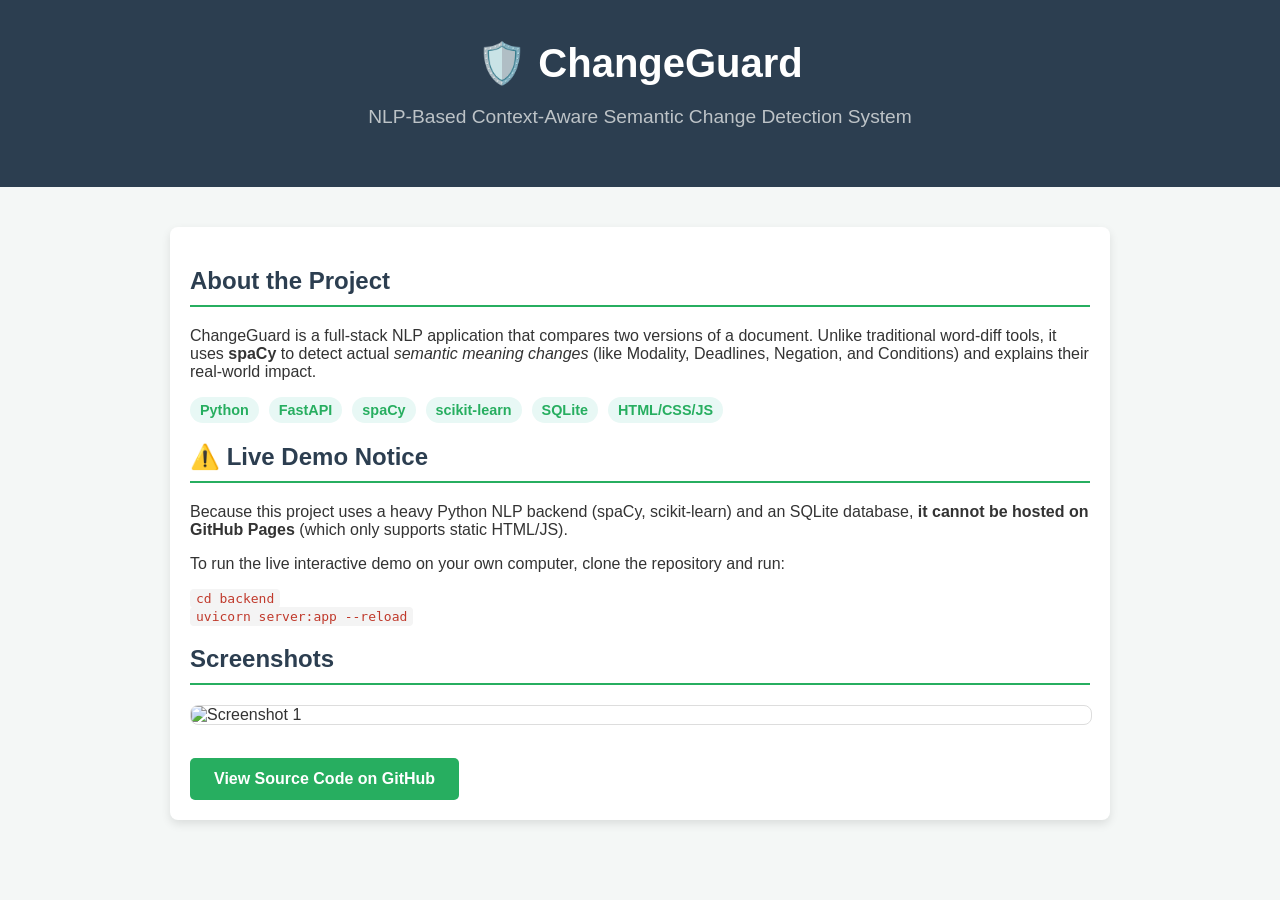
==== docs/index.html @ 42b74531 "Add GitHub Pages portfolio site" ====
<!DOCTYPE html>
<html lang="en">
<head>
    <meta charset="UTF-8">
    <meta name="viewport" content="width=device-width, initial-scale=1.0">
    <title>ChangeGuard | NLP Semantic Change Detection</title>
    <style>
        body { font-family: 'Segoe UI', sans-serif; background-color: #f4f7f6; color: #333; margin: 0; padding: 0; }
        header { background-color: #2c3e50; color: white; padding: 40px 20px; text-align: center; }
        header h1 { margin: 0; font-size: 2.5em; }
        header p { color: #bdc3c7; font-size: 1.2em; }
        .container { max-width: 900px; margin: 40px auto; padding: 20px; background: white; border-radius: 8px; box-shadow: 0 4px 10px rgba(0,0,0,0.1); }
        h2 { color: #2c3e50; border-bottom: 2px solid #27ae60; padding-bottom: 10px; }
        .btn { display: inline-block; padding: 12px 24px; background-color: #27ae60; color: white; text-decoration: none; border-radius: 5px; font-weight: bold; margin-top: 15px; }
        .btn:hover { background-color: #2ecc71; }
        .screenshots { display: flex; flex-direction: column; gap: 20px; margin-top: 20px; }
        .screenshots img { width: 100%; border: 1px solid #ddd; border-radius: 8px; }
        .tech-stack { display: flex; gap: 10px; flex-wrap: wrap; margin-top: 10px; }
        .tech-stack span { background: #e8f8f5; color: #27ae60; padding: 5px 10px; border-radius: 20px; font-size: 0.9em; font-weight: bold; }
        code { background: #f4f4f4; padding: 2px 6px; border-radius: 4px; color: #c0392b; }
    </style>
</head>
<body>

    <header>
        <h1>🛡️ ChangeGuard</h1>
        <p>NLP-Based Context-Aware Semantic Change Detection System</p>
    </header>

    <div class="container">
        <h2>About the Project</h2>
        <p>ChangeGuard is a full-stack NLP application that compares two versions of a document. Unlike traditional word-diff tools, it uses <strong>spaCy</strong> to detect actual <em>semantic meaning changes</em> (like Modality, Deadlines, Negation, and Conditions) and explains their real-world impact.</p>
        
        <div class="tech-stack">
            <span>Python</span>
            <span>FastAPI</span>
            <span>spaCy</span>
            <span>scikit-learn</span>
            <span>SQLite</span>
            <span>HTML/CSS/JS</span>
        </div>

        <h2>⚠️ Live Demo Notice</h2>
        <p>Because this project uses a heavy Python NLP backend (spaCy, scikit-learn) and an SQLite database, <strong>it cannot be hosted on GitHub Pages</strong> (which only supports static HTML/JS).</p>
        <p>To run the live interactive demo on your own computer, clone the repository and run:</p>
        <p><code>cd backend</code><br><code>uvicorn server:app --reload</code></p>

        <h2>Screenshots</h2>
        <div class="screenshots">
            <img src="https://via.placeholder.com/800x400.png?text=Add+Your+Screenshot+Here" alt="Screenshot 1">
            <!-- You will replace the image link above with your actual screenshot -->
        </div>

        <br>
        <a href="https://github.com/Afshan-Tayyab/ChangeGuard" class="btn" target="_blank">View Source Code on GitHub</a>
    </div>

</body>
</html>
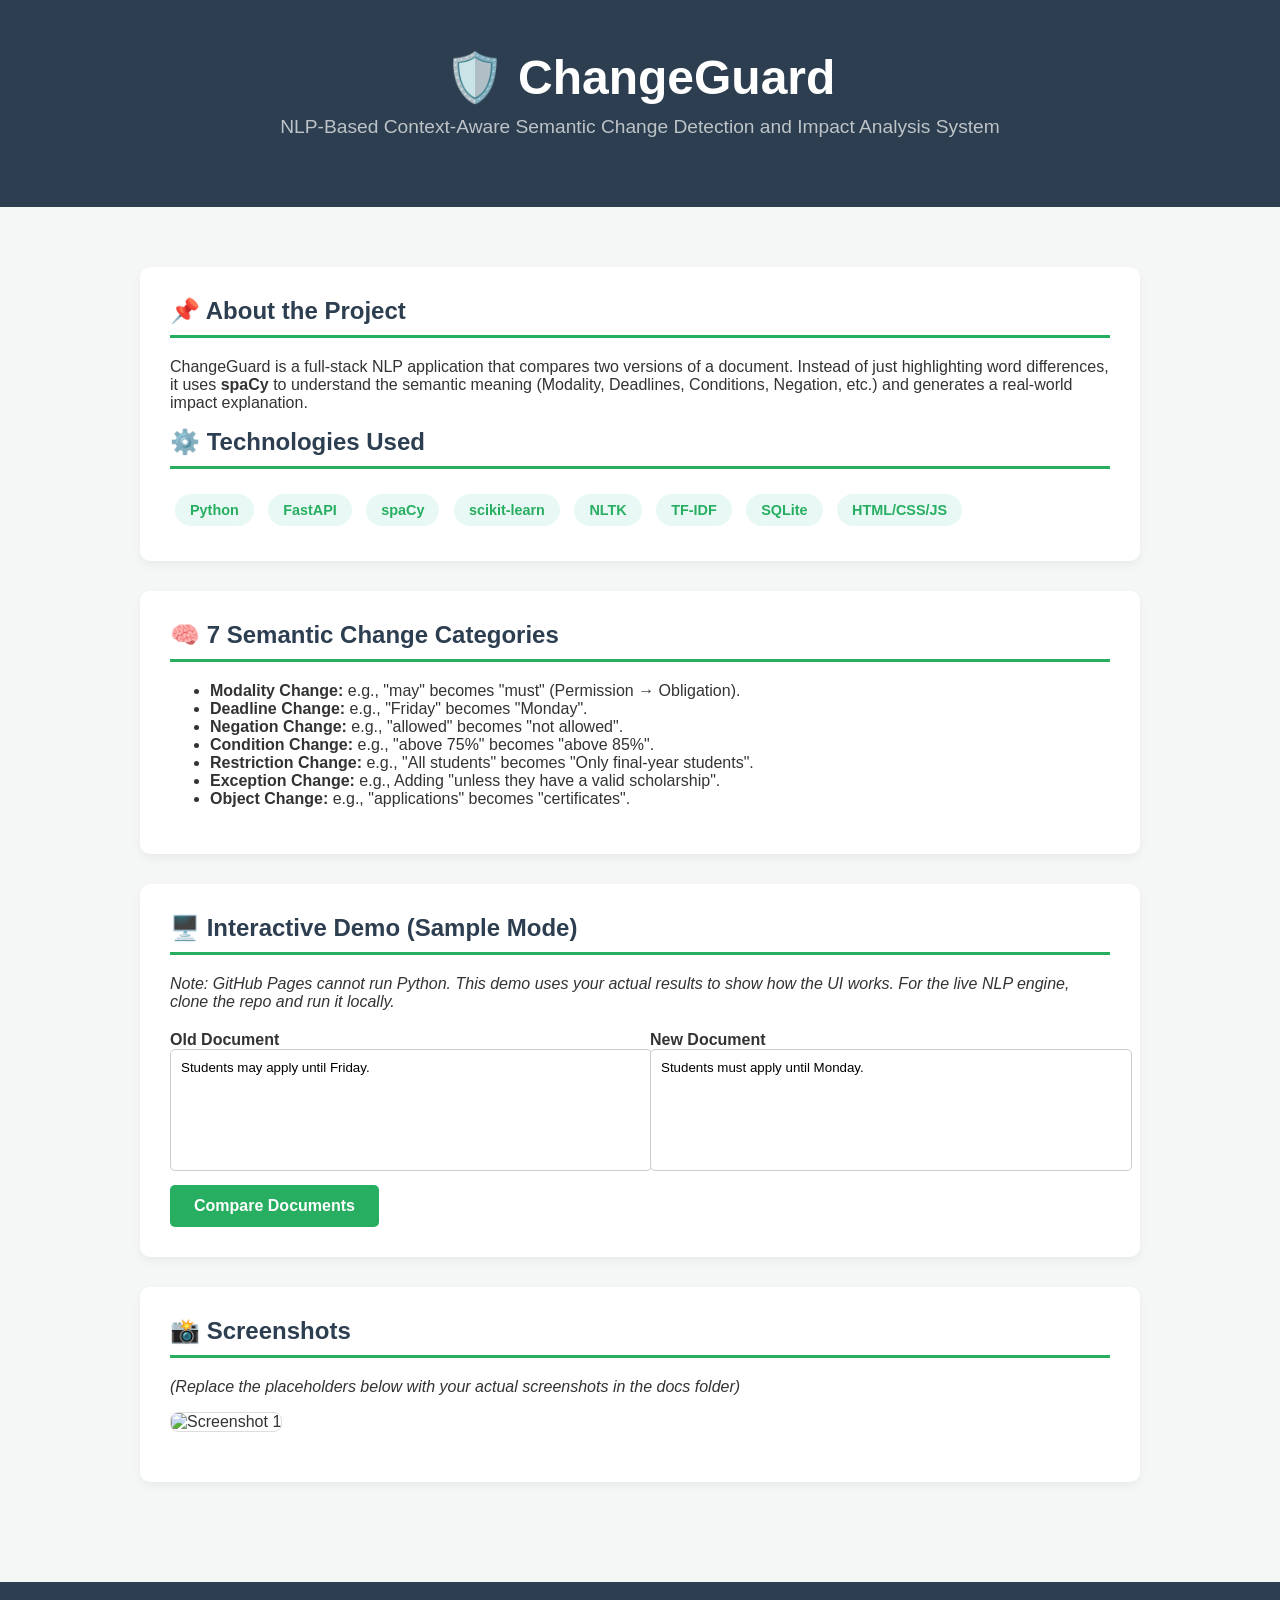
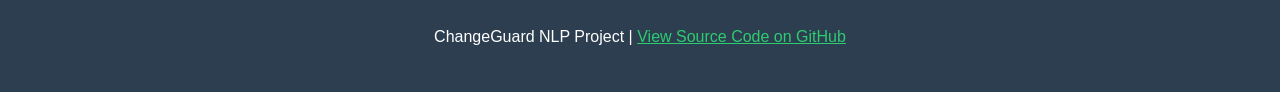
==== commit 8fb69c1e: "Added interactive showcase page for GitHub Pages" ====
--- a/docs/index.html
+++ b/docs/index.html
@@ -5,55 +5,101 @@
     <meta name="viewport" content="width=device-width, initial-scale=1.0">
     <title>ChangeGuard | NLP Semantic Change Detection</title>
     <style>
-        body { font-family: 'Segoe UI', sans-serif; background-color: #f4f7f6; color: #333; margin: 0; padding: 0; }
-        header { background-color: #2c3e50; color: white; padding: 40px 20px; text-align: center; }
-        header h1 { margin: 0; font-size: 2.5em; }
-        header p { color: #bdc3c7; font-size: 1.2em; }
-        .container { max-width: 900px; margin: 40px auto; padding: 20px; background: white; border-radius: 8px; box-shadow: 0 4px 10px rgba(0,0,0,0.1); }
-        h2 { color: #2c3e50; border-bottom: 2px solid #27ae60; padding-bottom: 10px; }
-        .btn { display: inline-block; padding: 12px 24px; background-color: #27ae60; color: white; text-decoration: none; border-radius: 5px; font-weight: bold; margin-top: 15px; }
-        .btn:hover { background-color: #2ecc71; }
-        .screenshots { display: flex; flex-direction: column; gap: 20px; margin-top: 20px; }
-        .screenshots img { width: 100%; border: 1px solid #ddd; border-radius: 8px; }
-        .tech-stack { display: flex; gap: 10px; flex-wrap: wrap; margin-top: 10px; }
-        .tech-stack span { background: #e8f8f5; color: #27ae60; padding: 5px 10px; border-radius: 20px; font-size: 0.9em; font-weight: bold; }
-        code { background: #f4f4f4; padding: 2px 6px; border-radius: 4px; color: #c0392b; }
+        body { font-family: 'Segoe UI', Tahoma, Geneva, Verdana, sans-serif; margin: 0; padding: 0; background-color: #f4f7f6; color: #333; }
+        header { background-color: #2c3e50; color: white; text-align: center; padding: 50px 20px; }
+        header h1 { margin: 0; font-size: 3em; }
+        header p { font-size: 1.2em; color: #bdc3c7; margin-top: 10px; }
+        .container { max-width: 1000px; margin: 40px auto; padding: 20px; }
+        .card { background: white; padding: 30px; border-radius: 10px; box-shadow: 0 4px 10px rgba(0,0,0,0.05); margin-bottom: 30px; }
+        h2 { color: #2c3e50; border-bottom: 3px solid #27ae60; padding-bottom: 10px; margin-top: 0; }
+        .tech-stack span { display: inline-block; background: #e8f8f5; color: #27ae60; padding: 8px 15px; border-radius: 20px; margin: 5px; font-weight: bold; font-size: 0.9em; }
+        .btn { display: inline-block; padding: 12px 24px; background: #27ae60; color: white; text-decoration: none; border-radius: 5px; font-weight: bold; margin-top: 10px; cursor: pointer; border: none; font-size: 1em; }
+        .btn:hover { background: #2ecc71; }
+        .demo-box { display: flex; gap: 20px; margin-top: 20px; }
+        textarea { width: 100%; height: 100px; padding: 10px; border: 1px solid #ccc; border-radius: 5px; font-family: inherit; resize: none; }
+        .demo-result { margin-top: 20px; padding: 15px; border-left: 5px solid #f39c12; background: #fff3cd; border-radius: 5px; display: none; }
+        .demo-result h4 { margin: 0 0 10px 0; color: #856404; }
+        .screenshot-gallery img { width: 100%; border-radius: 8px; border: 1px solid #ddd; margin-bottom: 20px; }
+        footer { text-align: center; padding: 30px; background: #2c3e50; color: white; margin-top: 50px; }
     </style>
 </head>
 <body>
 
     <header>
         <h1>🛡️ ChangeGuard</h1>
-        <p>NLP-Based Context-Aware Semantic Change Detection System</p>
+        <p>NLP-Based Context-Aware Semantic Change Detection and Impact Analysis System</p>
     </header>
 
     <div class="container">
-        <h2>About the Project</h2>
-        <p>ChangeGuard is a full-stack NLP application that compares two versions of a document. Unlike traditional word-diff tools, it uses <strong>spaCy</strong> to detect actual <em>semantic meaning changes</em> (like Modality, Deadlines, Negation, and Conditions) and explains their real-world impact.</p>
-        
-        <div class="tech-stack">
-            <span>Python</span>
-            <span>FastAPI</span>
-            <span>spaCy</span>
-            <span>scikit-learn</span>
-            <span>SQLite</span>
-            <span>HTML/CSS/JS</span>
+        <div class="card">
+            <h2>📌 About the Project</h2>
+            <p>ChangeGuard is a full-stack NLP application that compares two versions of a document. Instead of just highlighting word differences, it uses <strong>spaCy</strong> to understand the semantic meaning (Modality, Deadlines, Conditions, Negation, etc.) and generates a real-world impact explanation.</p>
+            
+            <h2>⚙️ Technologies Used</h2>
+            <div class="tech-stack">
+                <span>Python</span> <span>FastAPI</span> <span>spaCy</span> <span>scikit-learn</span> 
+                <span>NLTK</span> <span>TF-IDF</span> <span>SQLite</span> <span>HTML/CSS/JS</span>
+            </div>
         </div>
 
-        <h2>⚠️ Live Demo Notice</h2>
-        <p>Because this project uses a heavy Python NLP backend (spaCy, scikit-learn) and an SQLite database, <strong>it cannot be hosted on GitHub Pages</strong> (which only supports static HTML/JS).</p>
-        <p>To run the live interactive demo on your own computer, clone the repository and run:</p>
-        <p><code>cd backend</code><br><code>uvicorn server:app --reload</code></p>
-
-        <h2>Screenshots</h2>
-        <div class="screenshots">
-            <img src="https://via.placeholder.com/800x400.png?text=Add+Your+Screenshot+Here" alt="Screenshot 1">
-            <!-- You will replace the image link above with your actual screenshot -->
+        <div class="card">
+            <h2>🧠 7 Semantic Change Categories</h2>
+            <ul>
+                <li><strong>Modality Change:</strong> e.g., "may" becomes "must" (Permission → Obligation).</li>
+                <li><strong>Deadline Change:</strong> e.g., "Friday" becomes "Monday".</li>
+                <li><strong>Negation Change:</strong> e.g., "allowed" becomes "not allowed".</li>
+                <li><strong>Condition Change:</strong> e.g., "above 75%" becomes "above 85%".</li>
+                <li><strong>Restriction Change:</strong> e.g., "All students" becomes "Only final-year students".</li>
+                <li><strong>Exception Change:</strong> e.g., Adding "unless they have a valid scholarship".</li>
+                <li><strong>Object Change:</strong> e.g., "applications" becomes "certificates".</li>
+            </ul>
         </div>
 
-        <br>
-        <a href="https://github.com/Afshan-Tayyab/ChangeGuard" class="btn" target="_blank">View Source Code on GitHub</a>
+        <div class="card">
+            <h2>🖥️ Interactive Demo (Sample Mode)</h2>
+            <p><em>Note: GitHub Pages cannot run Python. This demo uses your actual results to show how the UI works. For the live NLP engine, clone the repo and run it locally.</em></p>
+            
+            <div class="demo-box">
+                <div style="flex:1;">
+                    <label><strong>Old Document</strong></label>
+                    <textarea id="oldText">Students may apply until Friday.</textarea>
+                </div>
+                <div style="flex:1;">
+                    <label><strong>New Document</strong></label>
+                    <textarea id="newText">Students must apply until Monday.</textarea>
+                </div>
+            </div>
+            <button class="btn" onclick="runDemo()">Compare Documents</button>
+            
+            <div id="demoOutput" class="demo-result">
+                <h4>Comparison Results</h4>
+                <p><strong>Status:</strong> Modified (Orange)</p>
+                <p><strong>Modality Change:</strong> Old: may | New: must <br><em>Impact: Permission changed into an obligation.</em></p>
+                <p><strong>Deadline Change:</strong> Old: Friday | New: Monday <br><em>Impact: The deadline changed from Friday to Monday.</em></p>
+            </div>
+        </div>
+
+        <div class="card">
+            <h2>📸 Screenshots</h2>
+            <div class="screenshot-gallery">
+                <p><em>(Replace the placeholders below with your actual screenshots in the docs folder)</em></p>
+                <!-- Replace src with your actual image names, e.g., "screenshot1.png" -->
+                <img src="https://via.placeholder.com/1000x400.png?text=Your+Screenshot+Here" alt="Screenshot 1">
+            </div>
+        </div>
     </div>
 
+    <footer>
+        <p>ChangeGuard NLP Project | <a href="https://github.com/Afshan-Tayyab/ChangeGuard" style="color: #2ecc71;">View Source Code on GitHub</a></p>
+    </footer>
+
+    <script>
+        function runDemo() {
+            const output = document.getElementById('demoOutput');
+            output.style.display = 'block';
+            // Scroll to the result
+            output.scrollIntoView({ behavior: 'smooth' });
+        }
+    </script>
 </body>
 </html>
